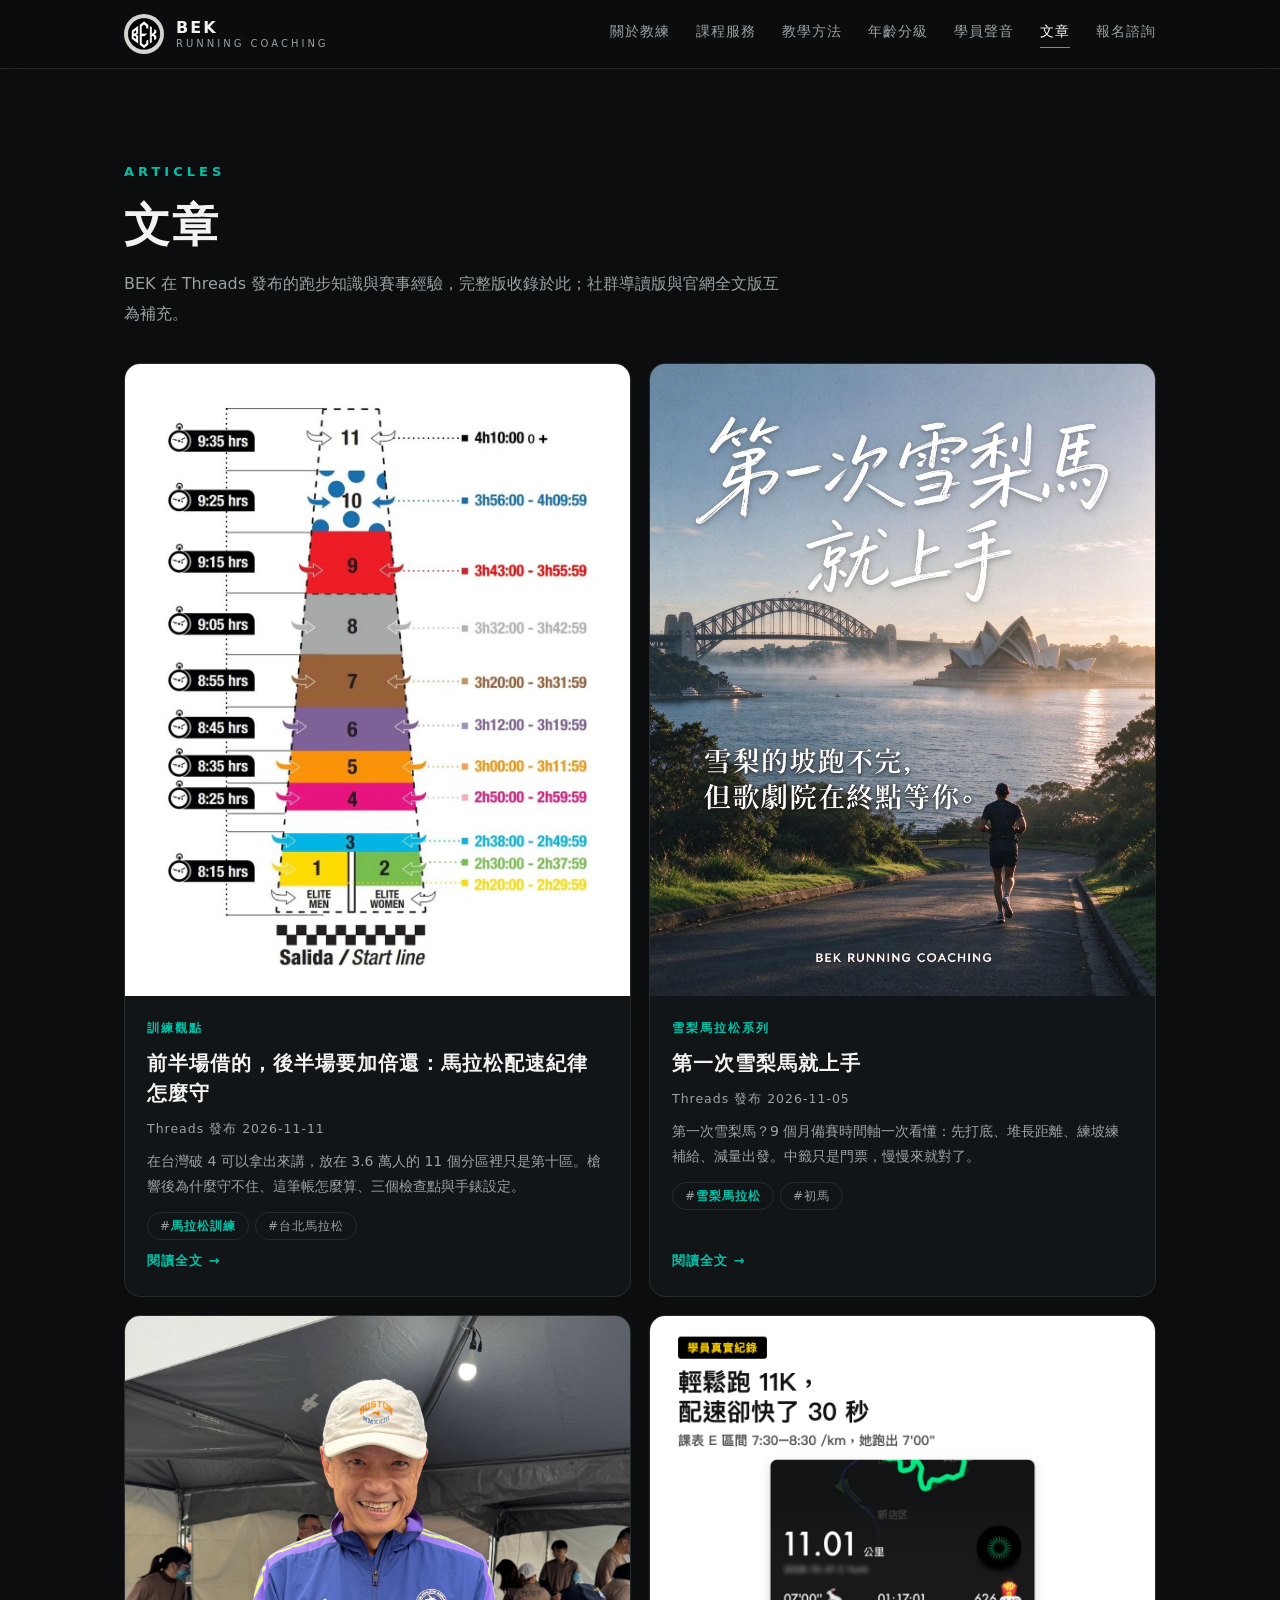
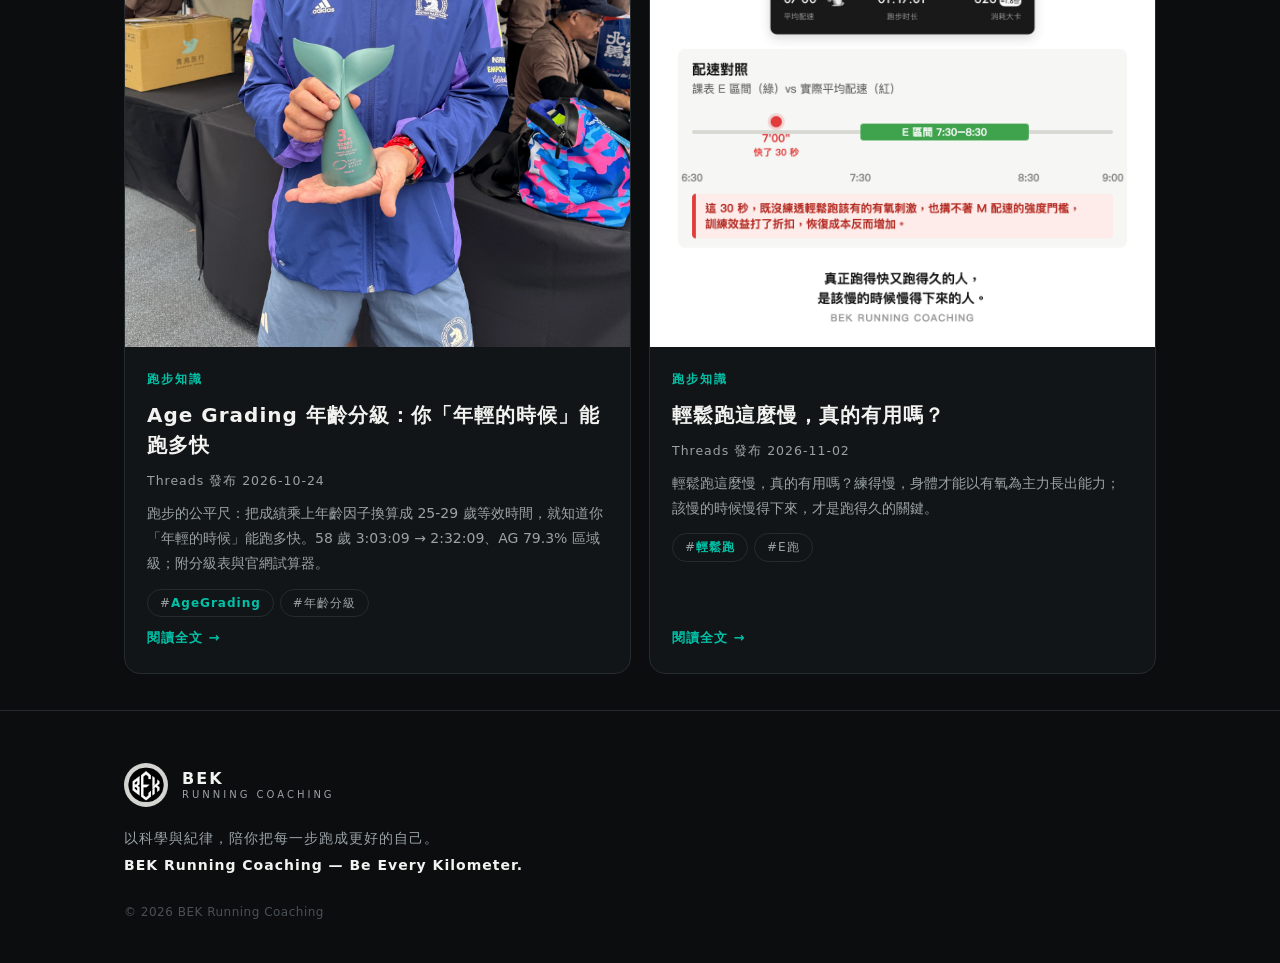
==== articles/index.html @ b42f29e1 "官網更新 2026-11-12 13:34" ====
<!DOCTYPE html>
<html lang="zh-Hant">
<head>
<meta charset="UTF-8">
<meta name="viewport" content="width=device-width, initial-scale=1">
<link rel="canonical" href="https://bekrunning.tw/articles/">
<title>文章｜BEK Running Coaching</title>
<meta name="description" content="BEK Running Coaching 文章專區：收錄 BEK 於 Threads 發布文章的完整版，包含跑步訓練知識、科學化觀點與賽事經驗。">
<meta property="og:title" content="文章｜BEK Running Coaching">
<meta property="og:description" content="收錄 BEK 於 Threads 發布文章的完整版，包含跑步訓練知識、科學化觀點與賽事經驗。">
<meta property="og:type" content="website">
<meta property="og:image" content="https://bekrunning.tw/assets/bek_logo.png">
<link rel="stylesheet" href="../assets/articles.css">
</head>
<body>

<header>
  <div class="wrap nav">
    <div class="brand">
      <a href="../index.html"><img src="../assets/bek_logo.png" alt="BEK 品牌標誌"></a>
      <a href="../index.html" class="brand-name">BEK<small>RUNNING COACHING</small></a>
    </div>
    <nav class="nav-links">
      <a href="../index.html#coach">關於教練</a>
      <a href="../index.html#courses">課程服務</a>
      <a href="../index.html#method">教學方法</a>
      <a href="../index.html#agegrade">年齡分級</a>
      <a href="../index.html#voice">學員聲音</a>
      <a href="index.html" class="on">文章</a>
      <a href="../index.html#contact">報名諮詢</a>
    </nav>
    <button class="nav-toggle" id="navToggle" aria-label="開啟選單" aria-expanded="false"><span></span><span></span><span></span></button>
  </div>
</header>

<section class="list-head">
  <div class="wrap">
    <div class="kicker">Articles</div>
    <h1>文章</h1>
    <p class="sub">BEK 在 Threads 發布的跑步知識與賽事經驗，完整版收錄於此；社群導讀版與官網全文版互為補充。</p>
    <div class="article-grid">

      <article class="article-card">
        <div class="thumb"><img src="../assets/articles/valencia-corrals.png" alt="瓦倫西亞馬拉松起跑分區表"></div>
        <div class="body">
          <div class="series">訓練觀點</div>
          <h3><a href="marathon-pace-discipline/">前半場借的，後半場要加倍還：馬拉松配速紀律怎麼守</a></h3>
          <div class="meta">Threads 發布 2026-11-11</div>
          <div class="summary">在台灣破 4 可以拿出來講，放在 3.6 萬人的 11 個分區裡只是第十區。槍響後為什麼守不住、這筆帳怎麼算、三個檢查點與手錶設定。</div>
          <div class="tags"><span class="tag">#<b>馬拉松訓練</b></span><span class="tag">#台北馬拉松</span></div>
          <a class="more" href="marathon-pace-discipline/">閱讀全文 →</a>
        </div>
      </article>

      <article class="article-card">
        <div class="thumb"><img src="../assets/articles/sydney-first-timer.jpg" alt="第一次雪梨馬就上手"></div>
        <div class="body">
          <div class="series">雪梨馬拉松系列</div>
          <h3><a href="sydney-marathon-first-timer/">第一次雪梨馬就上手</a></h3>
          <div class="meta">Threads 發布 2026-11-05</div>
          <div class="summary">第一次雪梨馬？9 個月備賽時間軸一次看懂：先打底、堆長距離、練坡練補給、減量出發。中籤只是門票，慢慢來就對了。</div>
          <div class="tags"><span class="tag">#<b>雪梨馬拉松</b></span><span class="tag">#初馬</span></div>
          <a class="more" href="sydney-marathon-first-timer/">閱讀全文 →</a>
        </div>
      </article>

      <article class="article-card">
        <div class="thumb"><img src="../assets/articles/age-grading-taipei-marathon.jpg" alt="教練 2025 台北馬拉松 60 歲組第 3 名"></div>
        <div class="body">
          <div class="series">跑步知識</div>
          <h3><a href="age-grading-calculator/">Age Grading 年齡分級：你「年輕的時候」能跑多快</a></h3>
          <div class="meta">Threads 發布 2026-10-24</div>
          <div class="summary">跑步的公平尺：把成績乘上年齡因子換算成 25-29 歲等效時間，就知道你「年輕的時候」能跑多快。58 歲 3:03:09 → 2:32:09、AG 79.3% 區域級；附分級表與官網試算器。</div>
          <div class="tags"><span class="tag">#<b>AgeGrading</b></span><span class="tag">#年齡分級</span></div>
          <a class="more" href="age-grading-calculator/">閱讀全文 →</a>
        </div>
      </article>

      <article class="article-card">
        <div class="thumb"><img src="../assets/articles/easy-run-card.png" alt="輕鬆跑對照卡"></div>
        <div class="body">
          <div class="series">跑步知識</div>
          <h3><a href="easy-run-benefits/">輕鬆跑這麼慢，真的有用嗎？</a></h3>
          <div class="meta">Threads 發布 2026-11-02</div>
          <div class="summary">輕鬆跑這麼慢，真的有用嗎？練得慢，身體才能以有氧為主力長出能力；該慢的時候慢得下來，才是跑得久的關鍵。</div>
          <div class="tags"><span class="tag">#<b>輕鬆跑</b></span><span class="tag">#E跑</span></div>
          <a class="more" href="easy-run-benefits/">閱讀全文 →</a>
        </div>
      </article>

    </div>
  </div>
</section>

<footer>
  <div class="wrap">
    <div class="footer-brand">
      <img src="../assets/bek_logo.png" alt="BEK 品牌標誌">
      <div class="name">BEK<small>RUNNING COACHING</small></div>
    </div>
    <p class="slogan">以科學與紀律，陪你把每一步跑成更好的自己。<br><b>BEK Running Coaching — Be Every Kilometer.</b></p>
    <p class="copy">© 2026 BEK Running Coaching</p>
  </div>
</footer>

<script>
  var t=document.getElementById('navToggle'),n=document.querySelector('.nav');
  t.addEventListener('click',function(){n.classList.toggle('open');t.setAttribute('aria-expanded',n.classList.contains('open'));});
</script>
</body>
</html>
---- assets/articles.css ----
/* BEK Running Coaching — 文章專區共用樣式 v1.0（2026-11-04 CIS 專員建置）
   品牌色：黑底 #0b0d0e／綠 accent #00c2a8／金 #d4af37／BEK 品牌字體 */
:root{
  --bg:#0b0d0e; --bg2:#121517; --line:#262b2e; --tx:#f2f2f0; --tx2:#9aa2a6;
  --green:#00c2a8; --gold:#d4af37;
}
*{margin:0;padding:0;box-sizing:border-box}
html{scroll-behavior:smooth}
body{background:var(--bg);color:var(--tx);font-family:"PingFang TC","Noto Sans TC","Microsoft JhengHei",system-ui,-apple-system,"Helvetica Neue",sans-serif;line-height:1.7;-webkit-font-smoothing:antialiased}
a{color:inherit;text-decoration:none}
img{max-width:100%;display:block}
.wrap{max-width:1080px;margin:0 auto;padding:0 24px}
section{padding:72px 0}
.kicker{font-size:13px;letter-spacing:4px;color:var(--green);text-transform:uppercase;margin-bottom:14px;font-weight:700}
h1{font-size:clamp(30px,5vw,46px);font-weight:900;letter-spacing:2px;line-height:1.25;margin-bottom:14px}
h2{font-size:clamp(22px,3.5vw,30px);font-weight:800;letter-spacing:1px;margin:0 0 12px}
.sub{color:var(--tx2);font-size:16px;max-width:660px;line-height:1.9}

/* ── header ── */
header{position:sticky;top:0;z-index:50;background:rgba(11,13,14,.92);backdrop-filter:blur(8px);-webkit-backdrop-filter:blur(8px);border-bottom:1px solid var(--line)}
.nav{display:flex;align-items:center;justify-content:space-between;height:68px;position:relative}
.brand{display:flex;align-items:center;gap:12px}
.brand img{width:40px;height:40px;border-radius:50%}
.brand-name{font-weight:800;letter-spacing:2px;font-size:16px;line-height:1.2}
.brand-name small{display:block;font-size:10px;letter-spacing:3px;color:var(--tx2);font-weight:500}
.nav-links{display:none;gap:26px;font-size:14px;letter-spacing:1px;color:var(--tx2)}
.nav-links a:hover{color:#fff}
.nav-links a.on{color:#fff;border-bottom:1px solid var(--green);padding-bottom:3px}
.nav-toggle{display:flex;flex-direction:column;gap:5px;background:none;border:0;cursor:pointer;padding:8px}
.nav-toggle span{width:22px;height:2px;background:var(--tx);display:block}
@media(min-width:768px){
  .nav-links{display:flex}
  .nav-toggle{display:none}
}
@media(max-width:767px){
  .nav-links{position:absolute;top:68px;left:0;right:0;flex-direction:column;gap:0;background:rgba(11,13,14,.97);border-bottom:1px solid var(--line);padding:6px 18px 12px;max-height:0;overflow:hidden;transition:max-height .3s ease;display:flex}
  .nav.open .nav-links{max-height:480px}
  .nav-links a{padding:13px 4px;border-bottom:1px solid var(--line);font-size:17px;letter-spacing:1px}
  .nav-links a:last-child{border-bottom:0}
  .nav-links a.on{border-bottom:1px solid var(--line)}
}

/* ── 文章列表頁 ── */
.list-head{padding:92px 0 36px}
.article-grid{display:grid;grid-template-columns:1fr;gap:18px;margin-top:34px}
@media(min-width:820px){.article-grid{grid-template-columns:1fr 1fr}}
.article-card{border:1px solid var(--line);border-radius:16px;overflow:hidden;background:var(--bg2);display:flex;flex-direction:column}
.article-card .thumb{aspect-ratio:4/5;overflow:hidden;background:var(--bg)}
.article-card .thumb img{width:100%;height:100%;object-fit:cover;transition:transform .4s ease}
.article-card:hover .thumb img{transform:scale(1.03)}
.article-card .thumb .ph{width:100%;height:100%;display:flex;align-items:center;justify-content:center;color:#4a5156;font-size:13px;letter-spacing:1px;background:linear-gradient(180deg,var(--bg2),var(--bg))}
.article-card .body{padding:22px 22px 24px;display:flex;flex-direction:column;gap:10px;flex:1}
.series{font-size:12px;letter-spacing:2px;color:var(--green);font-weight:700}
.article-card h3{font-size:20px;font-weight:800;letter-spacing:1px;line-height:1.5}
.article-card h3 a:hover{color:var(--green)}
.article-card .meta{font-size:12.5px;color:var(--tx2);letter-spacing:1px}
.article-card .meta .soon{color:var(--gold);border:1px solid var(--gold);border-radius:999px;padding:1px 10px;margin-left:6px;font-size:11px;letter-spacing:1px}
.article-card .summary{font-size:14px;color:var(--tx2);line-height:1.8}
.article-card .summary.ph{color:#5b6368;border:1px dashed #3a4043;border-radius:8px;padding:9px 13px;font-size:12.5px;letter-spacing:.5px}
.tags{display:flex;flex-wrap:wrap;gap:6px;margin-top:2px}
.tag{font-size:12px;letter-spacing:1px;color:var(--tx2);border:1px solid var(--line);border-radius:999px;padding:3px 12px}
.tag b{color:var(--green)}
.more{margin-top:auto;font-size:13px;color:var(--green);letter-spacing:1px;font-weight:700}
.article-card:hover .more{color:var(--gold)}

/* ── 單篇文章頁 ── */
.article-hero{padding:88px 0 28px}
.article-meta{display:flex;flex-wrap:wrap;align-items:center;gap:8px 18px;font-size:13px;color:var(--tx2);letter-spacing:1px;margin:6px 0 4px}
.article-hero .thumb{border:1px solid var(--line);border-radius:16px;overflow:hidden;margin-top:26px}
.article-hero .thumb.ph{height:320px;display:flex;align-items:center;justify-content:center;color:#4a5156;font-size:13px;letter-spacing:1px;background:linear-gradient(180deg,var(--bg2),var(--bg))}
.prose{max-width:760px;margin:0 auto;padding:16px 0 8px}
.prose p{color:var(--tx);font-size:17px;line-height:2;margin-bottom:18px}
.prose h2{margin-top:36px}
.prose .placeholder-body{border:1px dashed #3a4043;border-radius:14px;padding:26px 24px;color:#5b6368;font-size:14px;line-height:1.9;letter-spacing:.5px;margin:0 0 22px}
.pullquote{border-left:3px solid var(--gold);padding:6px 0 6px 22px;margin:28px 0;color:#fff;font-size:19px;font-weight:700;letter-spacing:1px;line-height:1.9}
.pullquote .src{display:block;font-size:12px;color:var(--tx2);font-weight:500;letter-spacing:2px;margin-top:10px}
.threads-box{margin:38px 0 0;border:1px solid var(--line);border-radius:14px;padding:20px 22px;background:var(--bg2);display:flex;flex-wrap:wrap;align-items:center;gap:12px;justify-content:space-between}
.threads-box .tt{font-size:14px;color:var(--tx);letter-spacing:1px}
.threads-box .tt small{display:block;color:var(--tx2);font-size:12px;margin-top:2px;letter-spacing:.5px}
.threads-link{font-size:13px;color:var(--green);letter-spacing:1px;border:1px solid var(--green);border-radius:999px;padding:9px 20px;font-weight:700}
.threads-link:hover{background:var(--green);color:#0b0d0e}
.threads-link.ph{color:var(--tx2);border-color:var(--line);cursor:default;opacity:.8;font-weight:500}
.related{margin-top:40px;border-top:1px solid var(--line);padding-top:28px}
.related h3{font-size:14px;letter-spacing:2px;color:var(--tx2);margin-bottom:16px}
.related-list{display:grid;grid-template-columns:1fr;gap:12px}
@media(min-width:640px){.related-list{grid-template-columns:1fr 1fr}}
.related-card{border:1px solid var(--line);border-radius:12px;padding:16px 18px;background:var(--bg);display:block}
.related-card b{font-size:15px;letter-spacing:1px;display:block;margin-bottom:5px;line-height:1.5}
.related-card span{font-size:12px;color:var(--tx2);letter-spacing:1px}
.related-card:hover{border-color:var(--green)}
.related-card:hover b{color:var(--green)}
.back{display:inline-block;margin:42px 0 0;font-size:13px;letter-spacing:2px;color:var(--tx2)}
.back:hover{color:var(--green)}

/* ── footer ── */
footer{border-top:1px solid var(--line);padding:52px 0 40px}
.footer-brand{display:flex;align-items:center;gap:14px;margin-bottom:18px}
.footer-brand img{width:44px;height:44px;border-radius:50%}
.footer-brand .name{font-weight:800;letter-spacing:2px;line-height:1.2}
.footer-brand .name small{display:block;font-size:10px;letter-spacing:3px;color:var(--tx2);font-weight:500}
footer .slogan{color:var(--tx2);font-size:14px;letter-spacing:1px;line-height:1.9}
footer .slogan b{color:var(--tx)}
footer .copy{margin-top:24px;font-size:12px;color:#4a5156;letter-spacing:.5px}

/* ── 行動版微調 ── */
@media(max-width:767px){
  body{font-size:18px;line-height:1.8}
  .wrap{padding:0 18px}
  section{padding:56px 0}
  .kicker{font-size:13px;letter-spacing:3px;margin-bottom:10px}
  h1{font-size:34px}
  .sub{font-size:17px;line-height:1.9}
  .article-card h3{font-size:19px}
  .article-hero{padding:64px 0 18px}
  .article-hero .thumb.ph{height:220px}
  .prose p{font-size:17px;line-height:2}
  .pullquote{font-size:17px}
  footer{padding:44px 0 32px}
  footer .slogan{font-size:15px}
  footer .copy{font-size:13px}
}
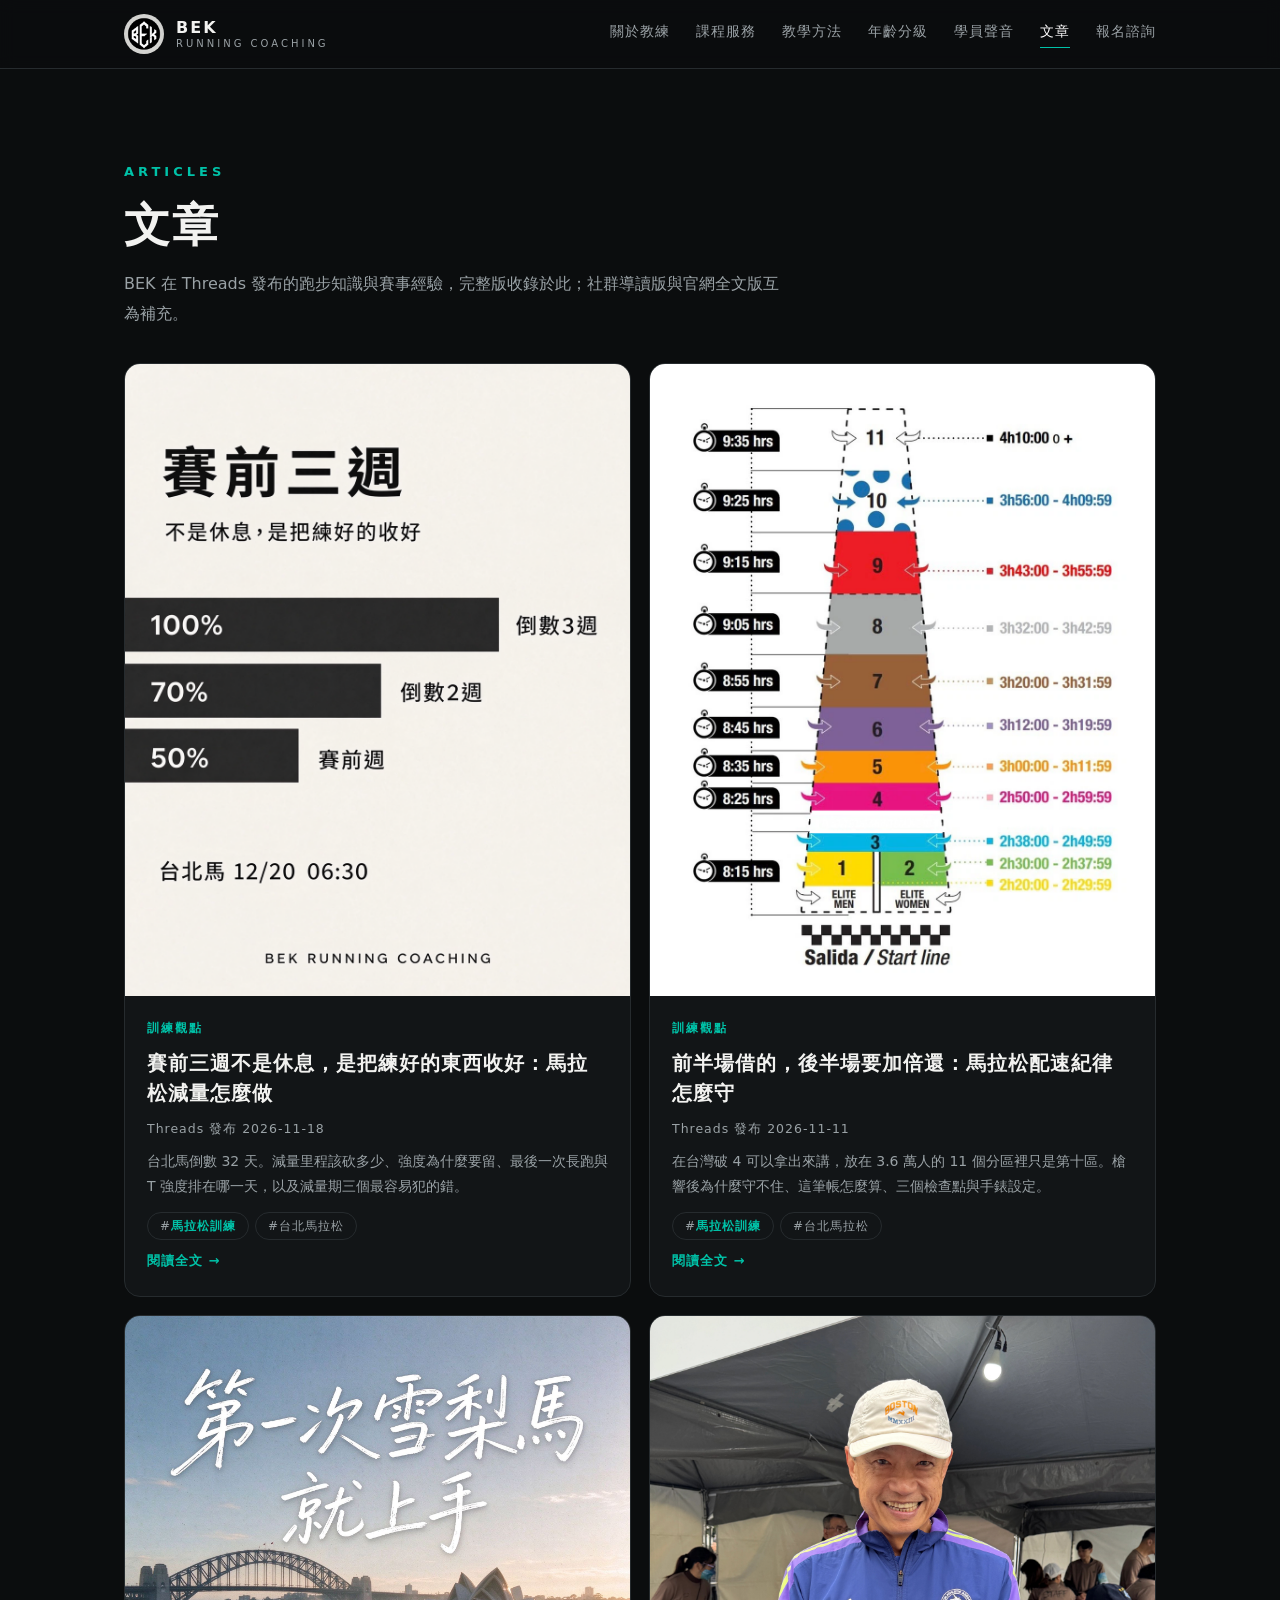
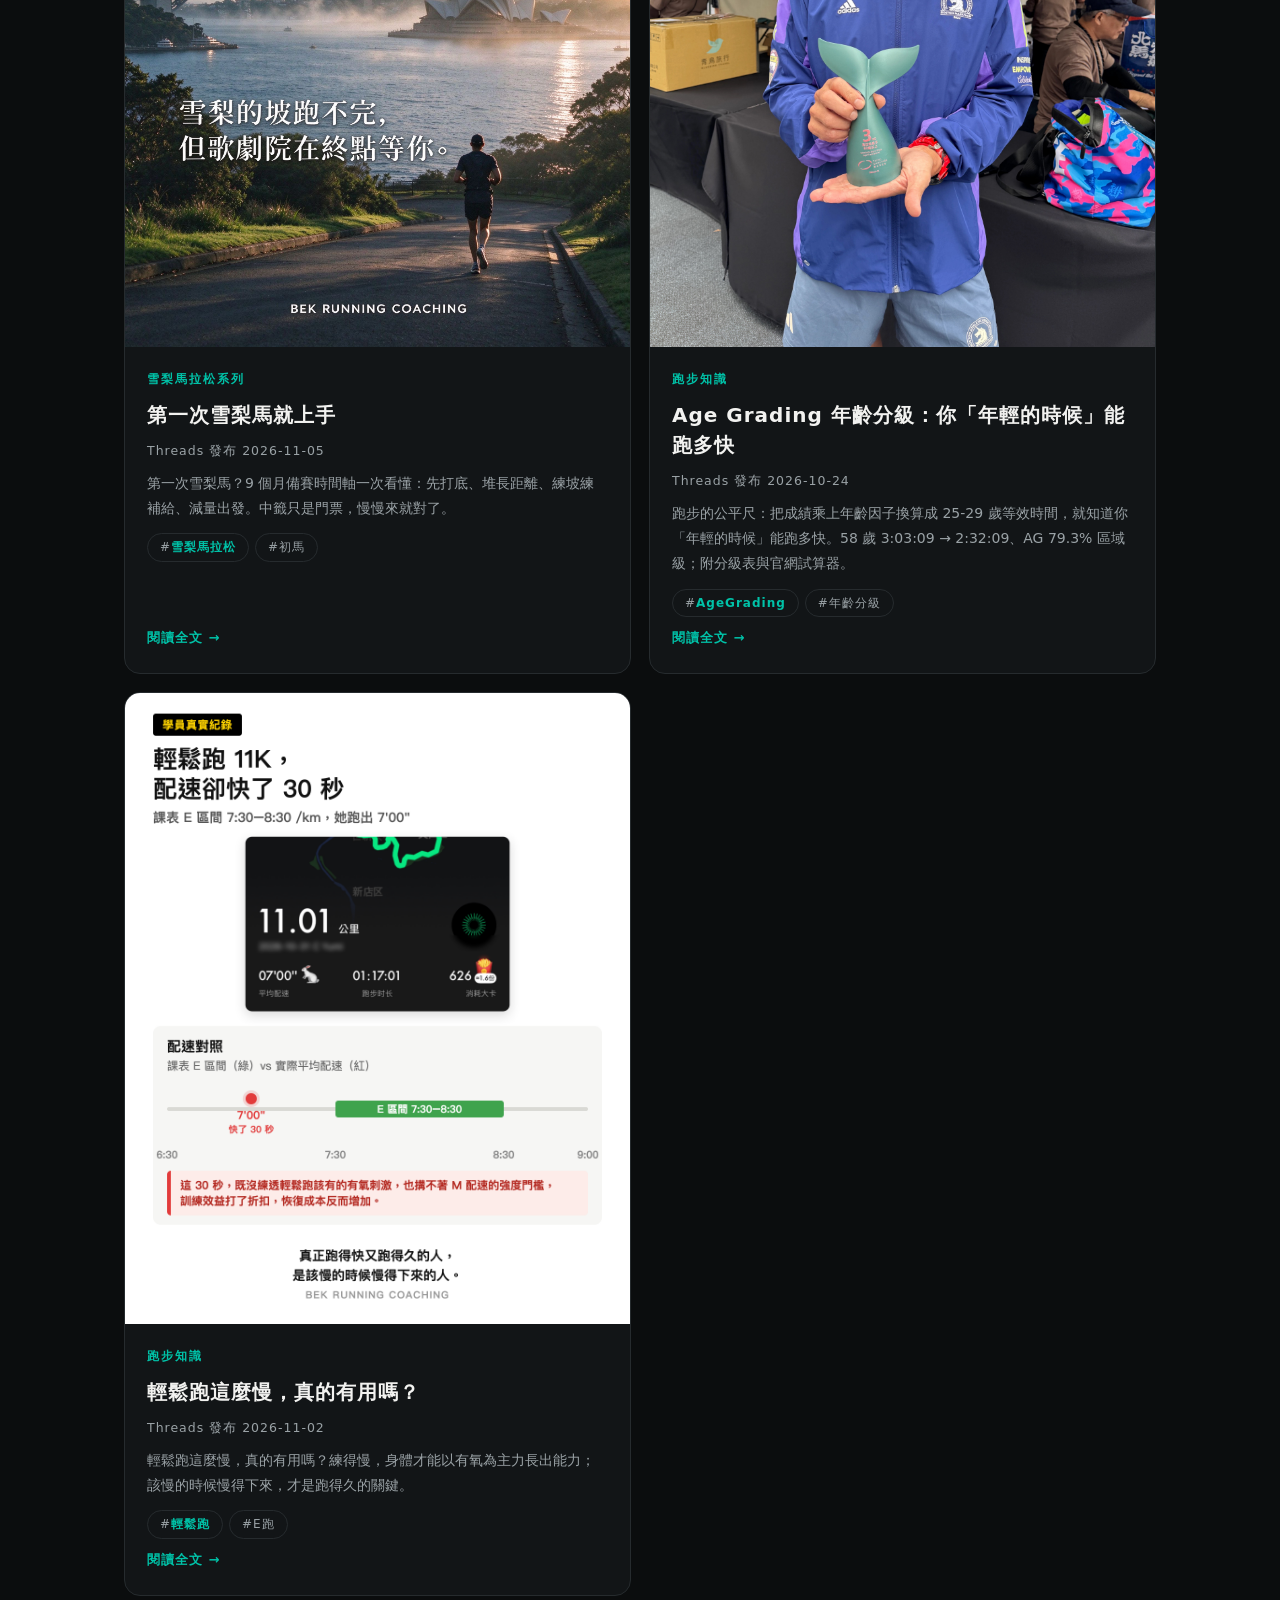
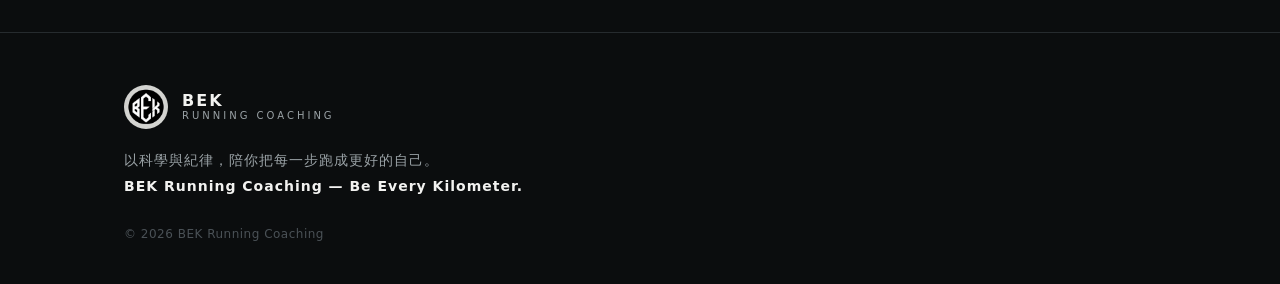
==== commit 03860f41: "官網更新 2026-11-18 13:56" ====
--- a/articles/index.html
+++ b/articles/index.html
@@ -11,6 +11,14 @@
 <meta property="og:type" content="website">
 <meta property="og:image" content="https://bekrunning.tw/assets/bek_logo.png">
 <link rel="stylesheet" href="../assets/articles.css">
+<!-- Google Analytics 4 -->
+<script async src="https://www.googletagmanager.com/gtag/js?id=G-4G0TJLPG4D"></script>
+<script>
+  window.dataLayer = window.dataLayer || [];
+  function gtag(){dataLayer.push(arguments);}
+  gtag('js', new Date());
+  gtag('config', 'G-4G0TJLPG4D');
+</script>
 </head>
 <body>
 
@@ -39,6 +47,18 @@
     <h1>文章</h1>
     <p class="sub">BEK 在 Threads 發布的跑步知識與賽事經驗，完整版收錄於此；社群導讀版與官網全文版互為補充。</p>
     <div class="article-grid">
+
+      <article class="article-card">
+        <div class="thumb"><img src="../assets/articles/marathon-taper-card.png" alt="賽前三週減量曲線卡"></div>
+        <div class="body">
+          <div class="series">訓練觀點</div>
+          <h3><a href="marathon-taper/">賽前三週不是休息，是把練好的東西收好：馬拉松減量怎麼做</a></h3>
+          <div class="meta">Threads 發布 2026-11-18</div>
+          <div class="summary">台北馬倒數 32 天。減量里程該砍多少、強度為什麼要留、最後一次長跑與 T 強度排在哪一天，以及減量期三個最容易犯的錯。</div>
+          <div class="tags"><span class="tag">#<b>馬拉松訓練</b></span><span class="tag">#台北馬拉松</span></div>
+          <a class="more" href="marathon-taper/">閱讀全文 →</a>
+        </div>
+      </article>
 
       <article class="article-card">
         <div class="thumb"><img src="../assets/articles/valencia-corrals.png" alt="瓦倫西亞馬拉松起跑分區表"></div>
@@ -107,5 +127,8 @@
   var t=document.getElementById('navToggle'),n=document.querySelector('.nav');
   t.addEventListener('click',function(){n.classList.toggle('open');t.setAttribute('aria-expanded',n.classList.contains('open'));});
 </script>
+<!-- Cloudflare Web Analytics -->
+<script type='module' src='https://static.cloudflareinsights.com/beacon.min.js' data-cf-beacon='{"token": "ca54834d8135421ea9c4edc3d8f59f64"}'></script>
+<!-- End Cloudflare Web Analytics -->
 </body>
 </html>
--- a/assets/articles.css
+++ b/assets/articles.css
@@ -66,6 +66,7 @@
 /* ── 單篇文章頁 ── */
 .article-hero{padding:88px 0 28px}
 .article-meta{display:flex;flex-wrap:wrap;align-items:center;gap:8px 18px;font-size:13px;color:var(--tx2);letter-spacing:1px;margin:6px 0 4px}
+.article-meta .byline{color:var(--tx);font-weight:700;letter-spacing:1.5px}
 .article-hero .thumb{border:1px solid var(--line);border-radius:16px;overflow:hidden;margin-top:26px}
 .article-hero .thumb.ph{height:320px;display:flex;align-items:center;justify-content:center;color:#4a5156;font-size:13px;letter-spacing:1px;background:linear-gradient(180deg,var(--bg2),var(--bg))}
 .prose{max-width:760px;margin:0 auto;padding:16px 0 8px}
@@ -92,6 +93,15 @@
 .back{display:inline-block;margin:42px 0 0;font-size:13px;letter-spacing:2px;color:var(--tx2)}
 .back:hover{color:var(--green)}
 
+/* ── 文章分享列 ── */
+.share-bar{display:flex;flex-wrap:wrap;align-items:center;gap:10px;margin:16px 0 0}
+.share-btn{display:inline-flex;align-items:center;gap:7px;border:1px solid var(--line);border-radius:999px;background:var(--bg2);color:var(--tx2);font-size:13px;letter-spacing:1px;font-weight:700;padding:8px 15px;cursor:pointer;font-family:inherit;transition:border-color .2s,color .2s,background .2s}
+.share-btn svg{flex-shrink:0}
+.share-btn:hover{border-color:var(--green);color:var(--green)}
+.share-line{color:#d7f3e2;border-color:rgba(0,185,0,.35)}
+.share-line:hover{background:#00b900;border-color:#00b900;color:#0b0d0e}
+.share-btn.copied{border-color:var(--green);color:var(--green)}
+
 /* ── footer ── */
 footer{border-top:1px solid var(--line);padding:52px 0 40px}
 .footer-brand{display:flex;align-items:center;gap:14px;margin-bottom:18px}
@@ -115,6 +125,8 @@
   .article-hero .thumb.ph{height:220px}
   .prose p{font-size:17px;line-height:2}
   .pullquote{font-size:17px}
+  .share-bar{gap:8px;margin-top:14px}
+  .share-btn{font-size:13px;padding:8px 13px}
   footer{padding:44px 0 32px}
   footer .slogan{font-size:15px}
   footer .copy{font-size:13px}
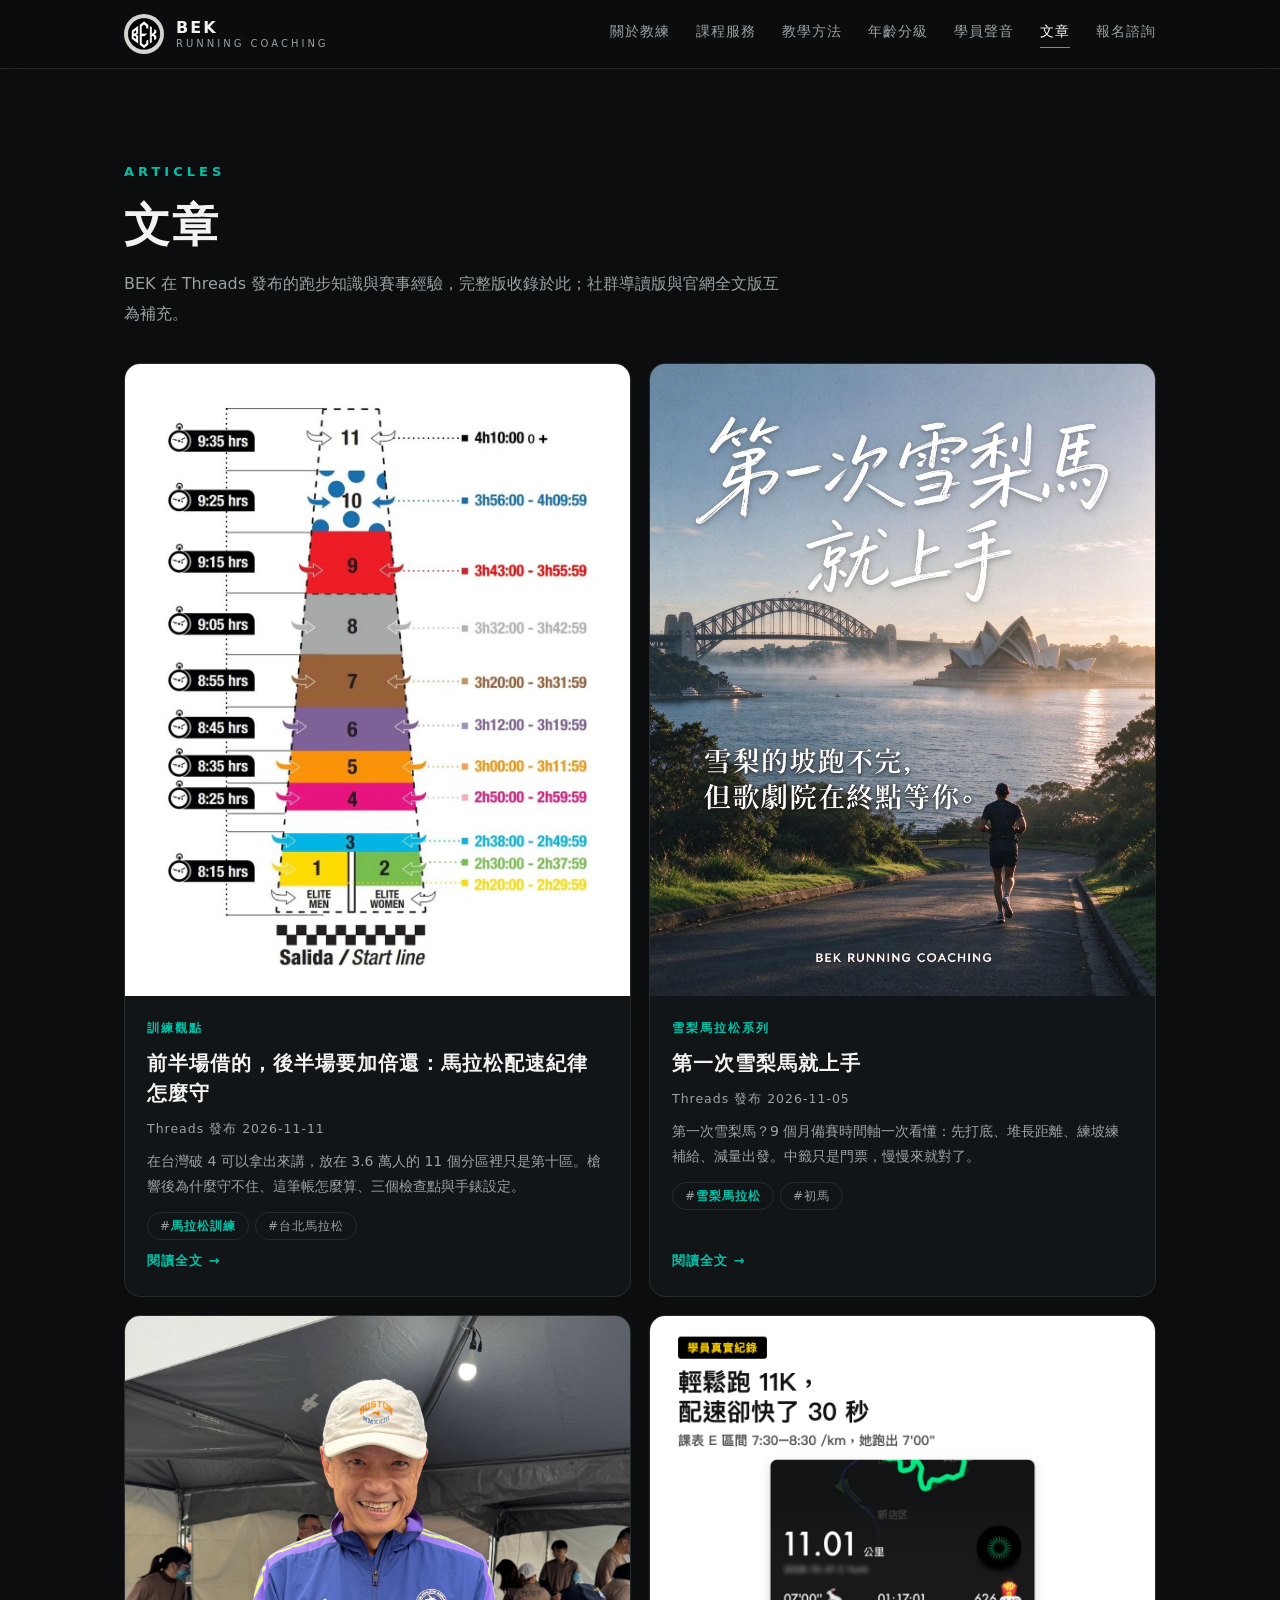
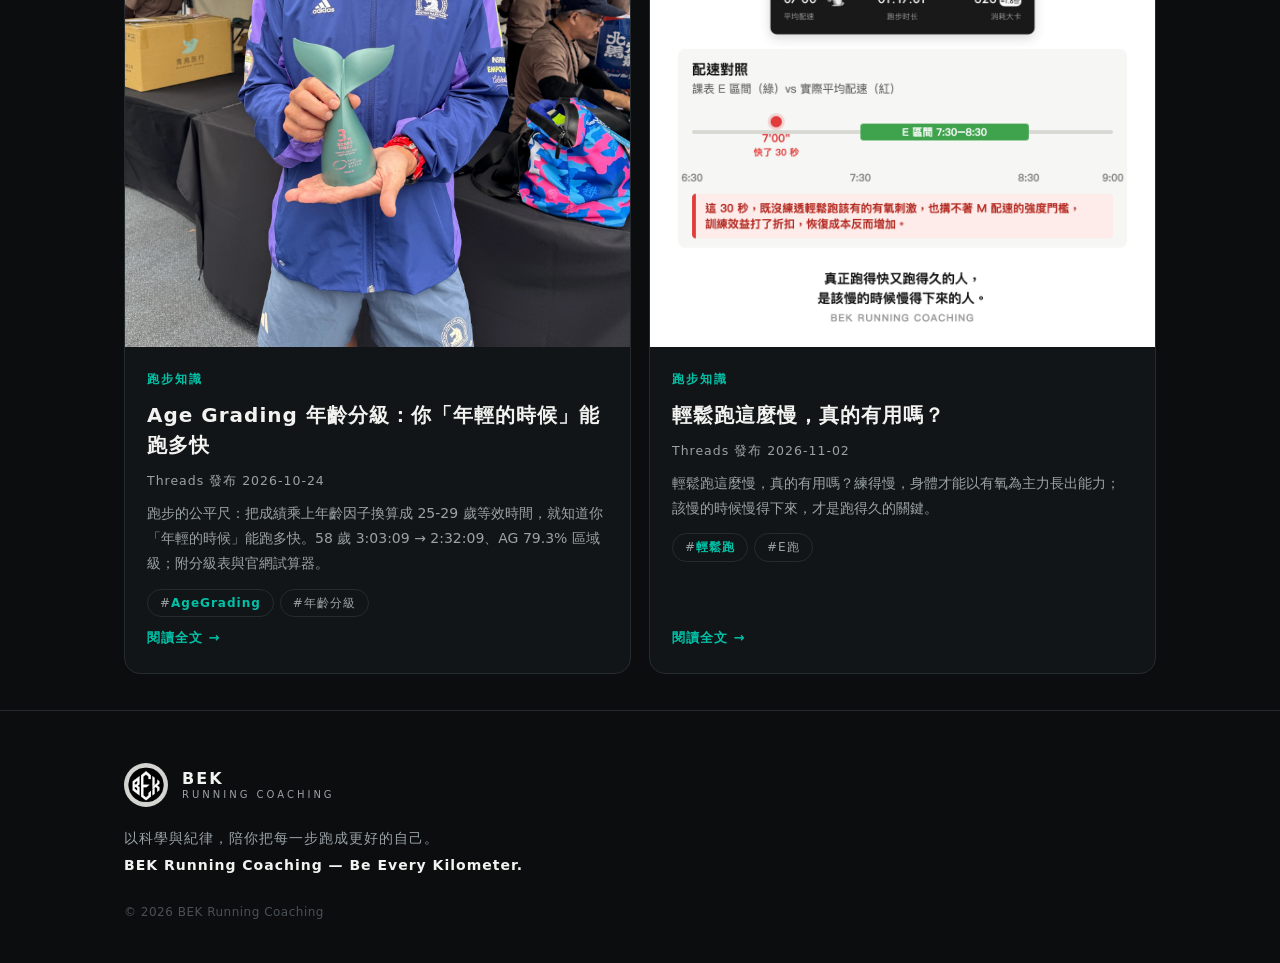
==== commit 76dd1299: "Revert "官網更新 2026-11-18 13:56" This reverts commit 03860f4122bff648c7fce6b115233582ebf07222." ====
--- a/articles/index.html
+++ b/articles/index.html
@@ -47,18 +47,6 @@
     <h1>文章</h1>
     <p class="sub">BEK 在 Threads 發布的跑步知識與賽事經驗，完整版收錄於此；社群導讀版與官網全文版互為補充。</p>
     <div class="article-grid">
-
-      <article class="article-card">
-        <div class="thumb"><img src="../assets/articles/marathon-taper-card.png" alt="賽前三週減量曲線卡"></div>
-        <div class="body">
-          <div class="series">訓練觀點</div>
-          <h3><a href="marathon-taper/">賽前三週不是休息，是把練好的東西收好：馬拉松減量怎麼做</a></h3>
-          <div class="meta">Threads 發布 2026-11-18</div>
-          <div class="summary">台北馬倒數 32 天。減量里程該砍多少、強度為什麼要留、最後一次長跑與 T 強度排在哪一天，以及減量期三個最容易犯的錯。</div>
-          <div class="tags"><span class="tag">#<b>馬拉松訓練</b></span><span class="tag">#台北馬拉松</span></div>
-          <a class="more" href="marathon-taper/">閱讀全文 →</a>
-        </div>
-      </article>
 
       <article class="article-card">
         <div class="thumb"><img src="../assets/articles/valencia-corrals.png" alt="瓦倫西亞馬拉松起跑分區表"></div>
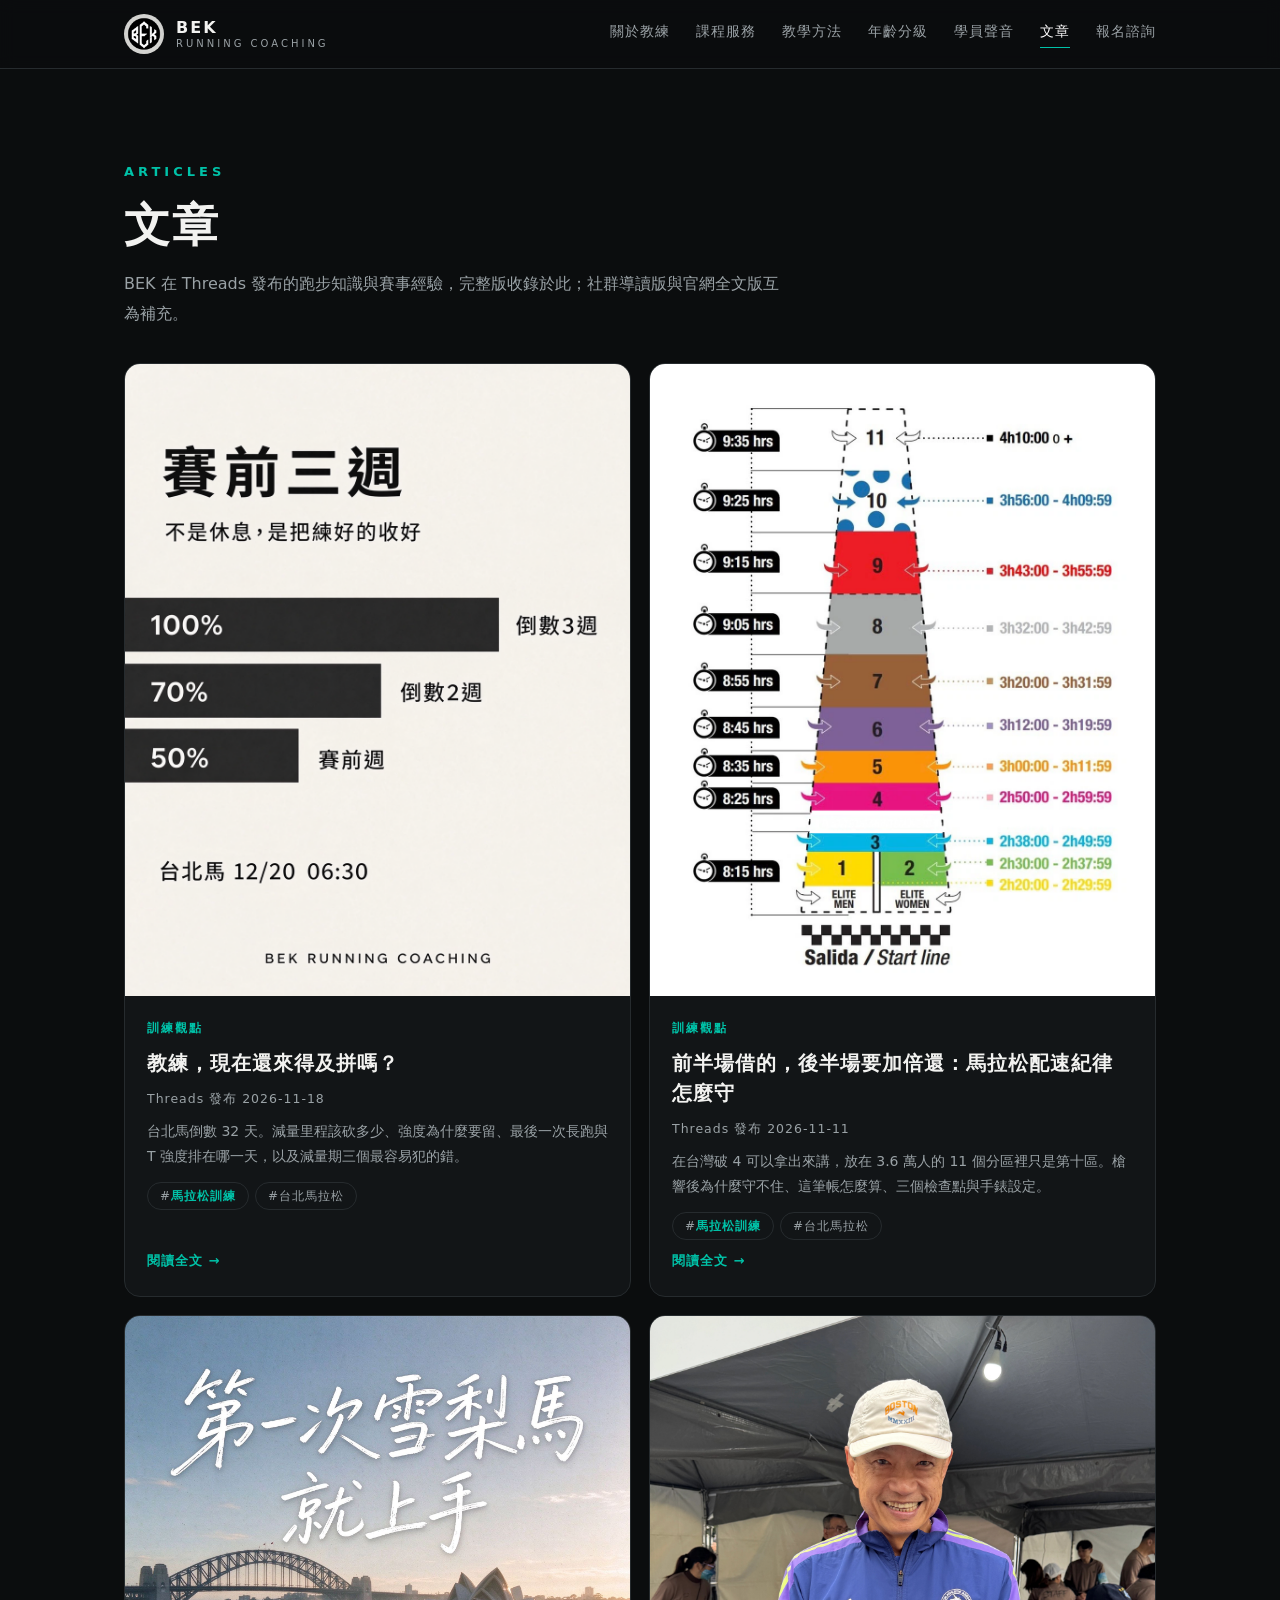
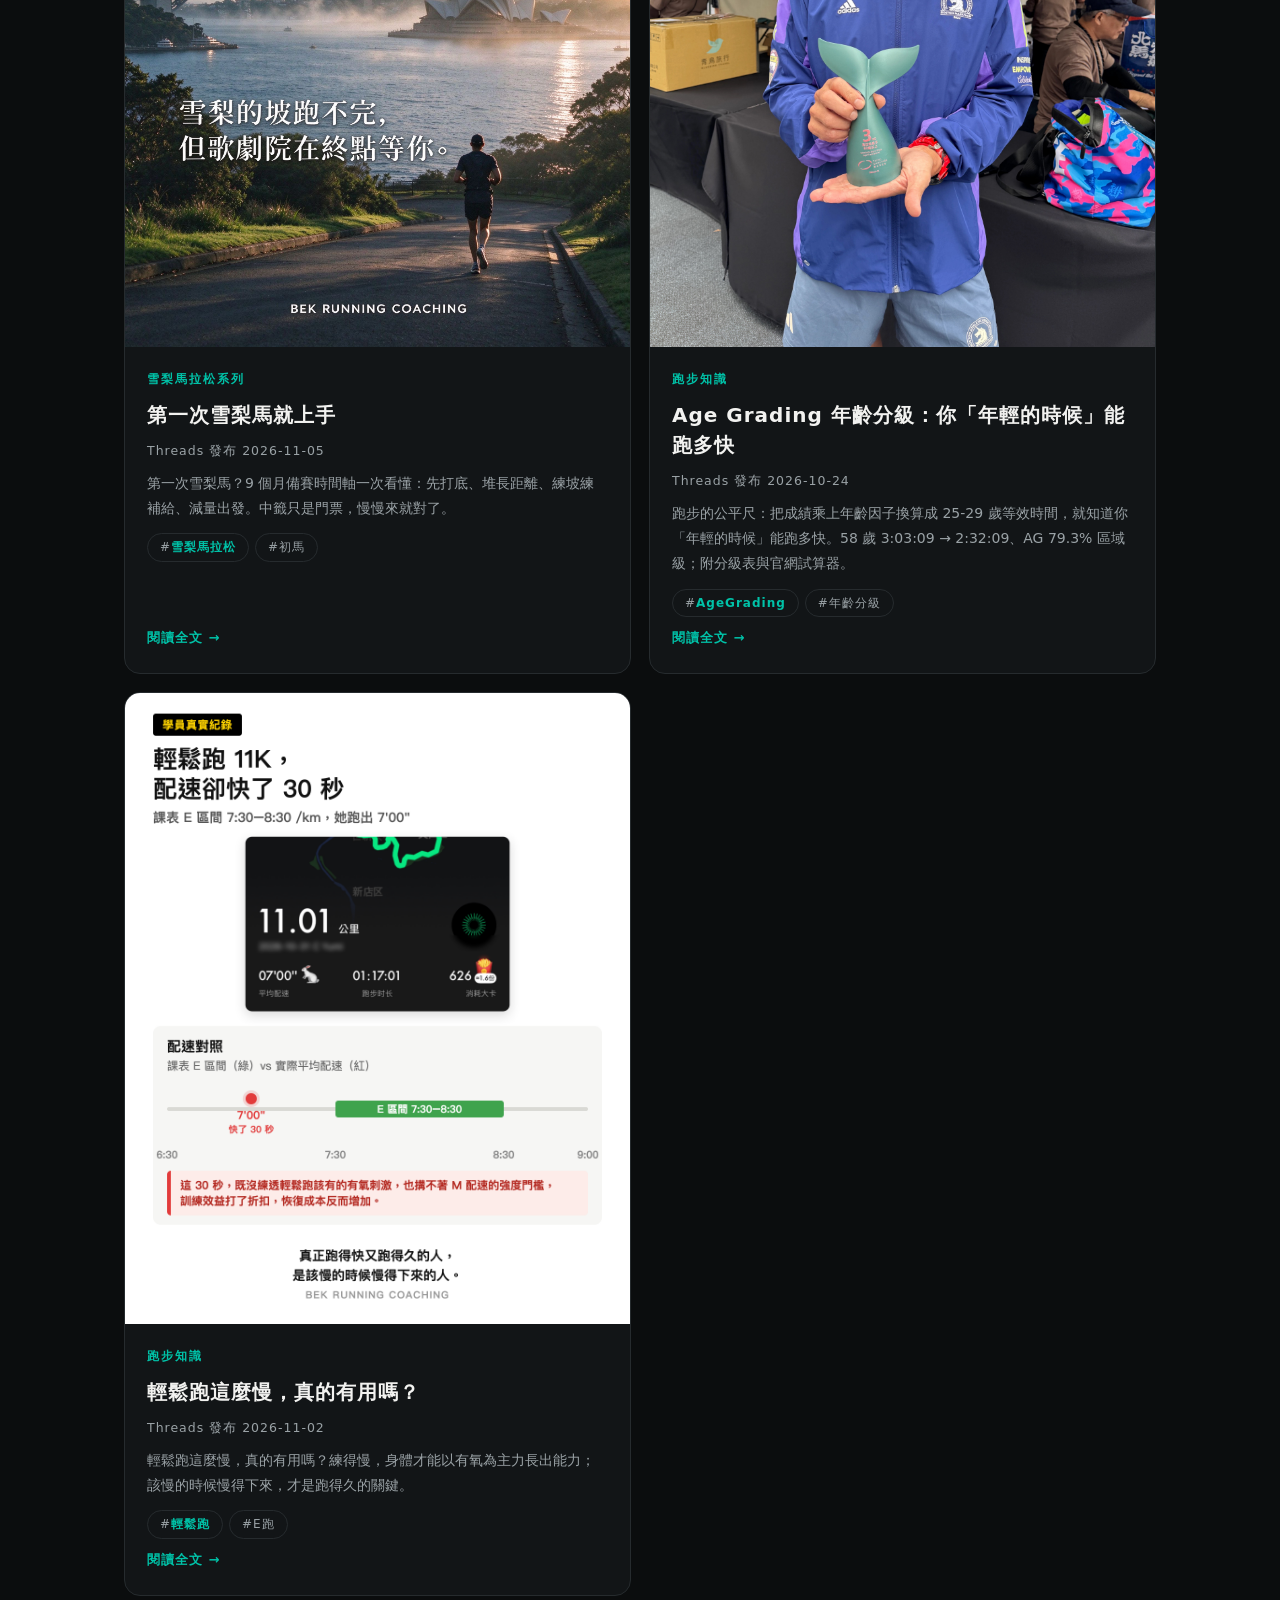
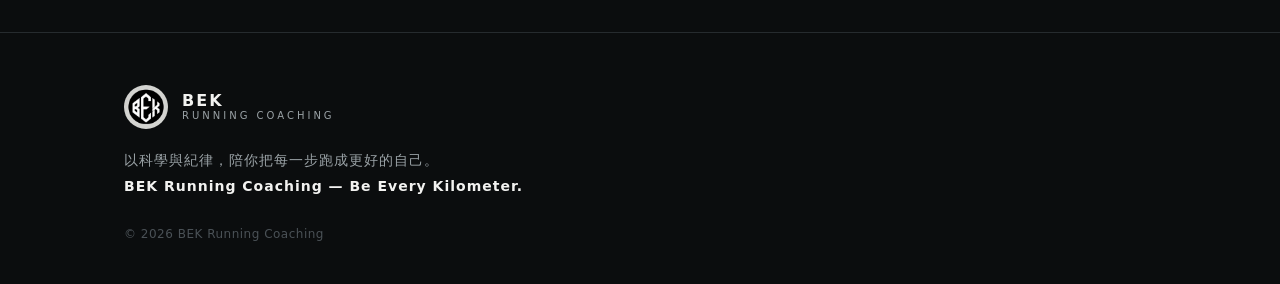
==== commit 0f37d40f: "官網更新 2026-11-18 17:23" ====
--- a/articles/index.html
+++ b/articles/index.html
@@ -47,6 +47,19 @@
     <h1>文章</h1>
     <p class="sub">BEK 在 Threads 發布的跑步知識與賽事經驗，完整版收錄於此；社群導讀版與官網全文版互為補充。</p>
     <div class="article-grid">
+
+      <article class="article-card">
+        <div class="thumb"><img src="../assets/articles/marathon-taper-card.png" alt="賽前三週減量曲線卡"></div>
+        <div class="body">
+          <div class="series">訓練觀點</div>
+          <h3><a href="marathon-taper/">教練，現在還來得及拼嗎？</a></h3>
+          <div class="meta">Threads 發布 2026-11-18</div>
+          <div class="summary">台北馬倒數 32 天。減量里程該砍多少、強度為什麼要留、最後一次長跑與 T 強度排在哪一天，以及減量期三個最容易犯的錯。</div>
+          <div class="tags"><span class="tag">#<b>馬拉松訓練</b></span><span class="tag">#台北馬拉松</span></div>
+          <a class="more" href="marathon-taper/">閱讀全文 →</a>
+        </div>
+      </article>
+
 
       <article class="article-card">
         <div class="thumb"><img src="../assets/articles/valencia-corrals.png" alt="瓦倫西亞馬拉松起跑分區表"></div>
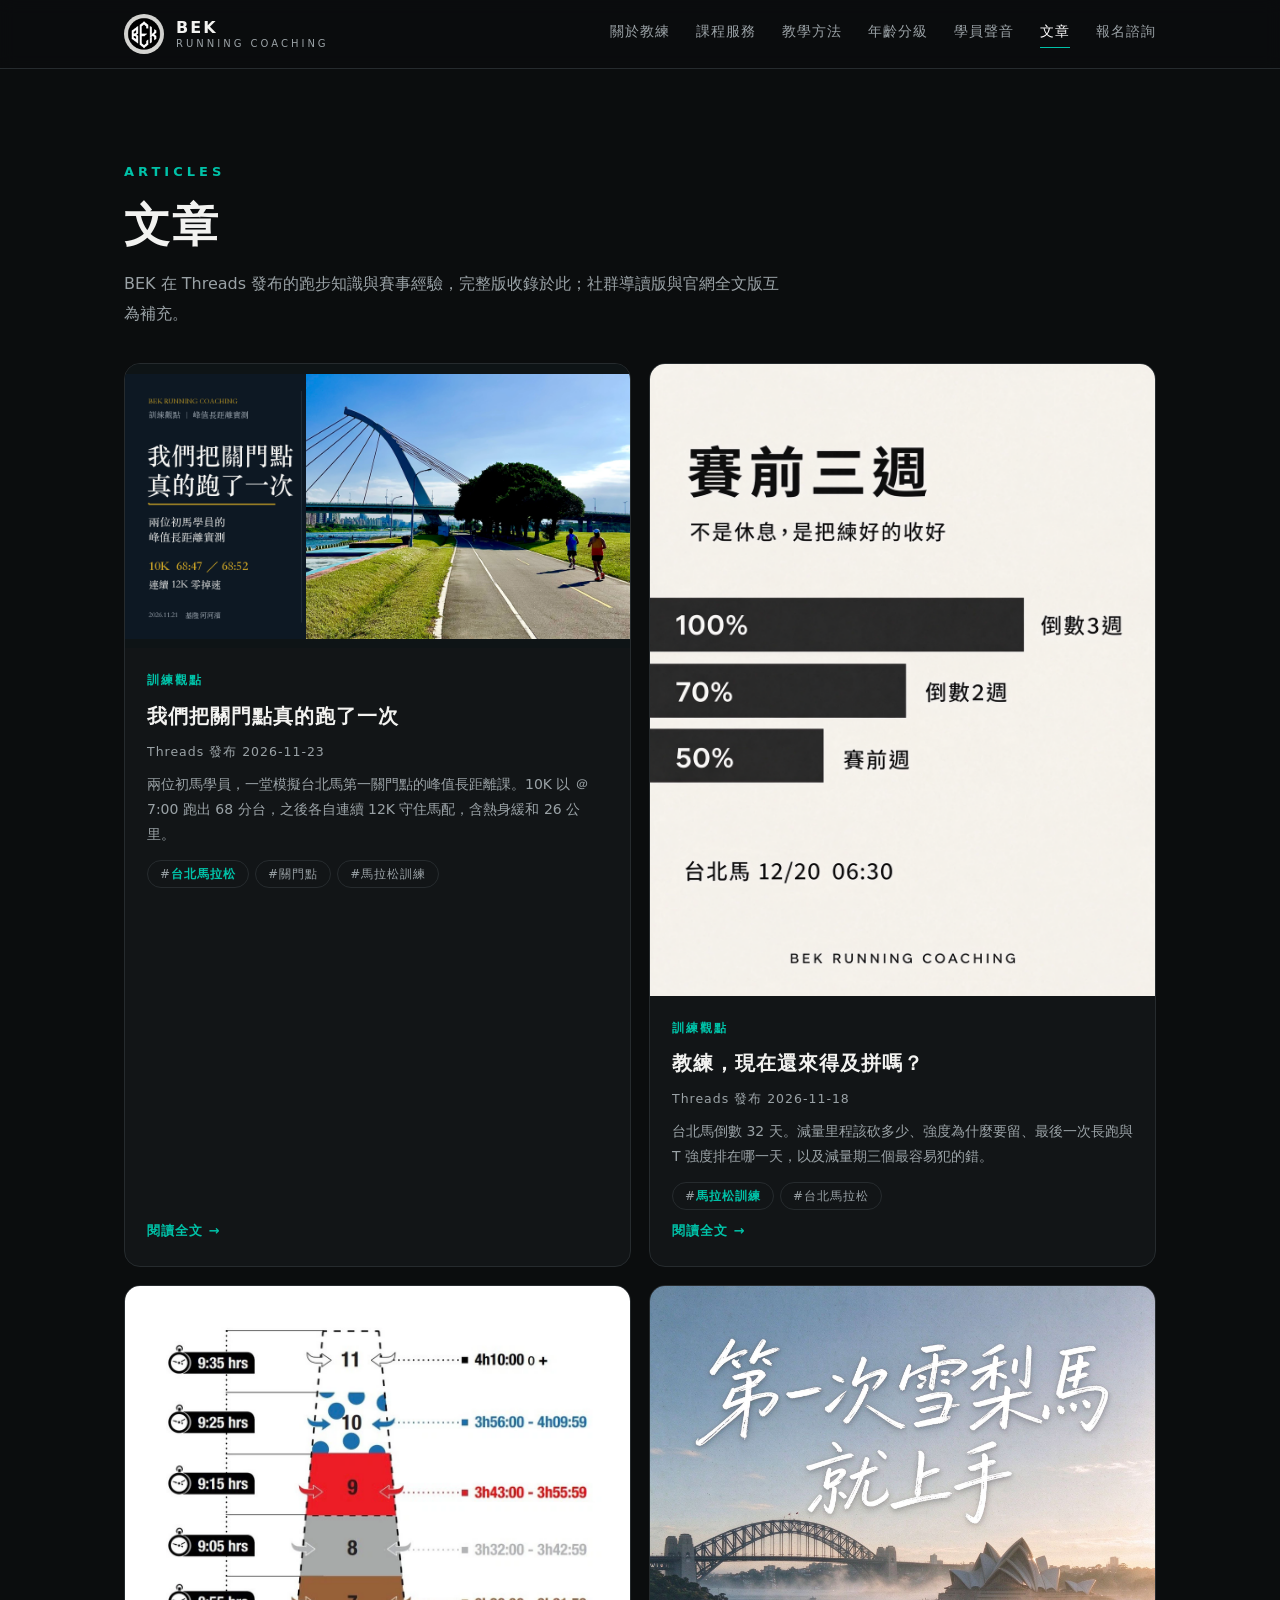
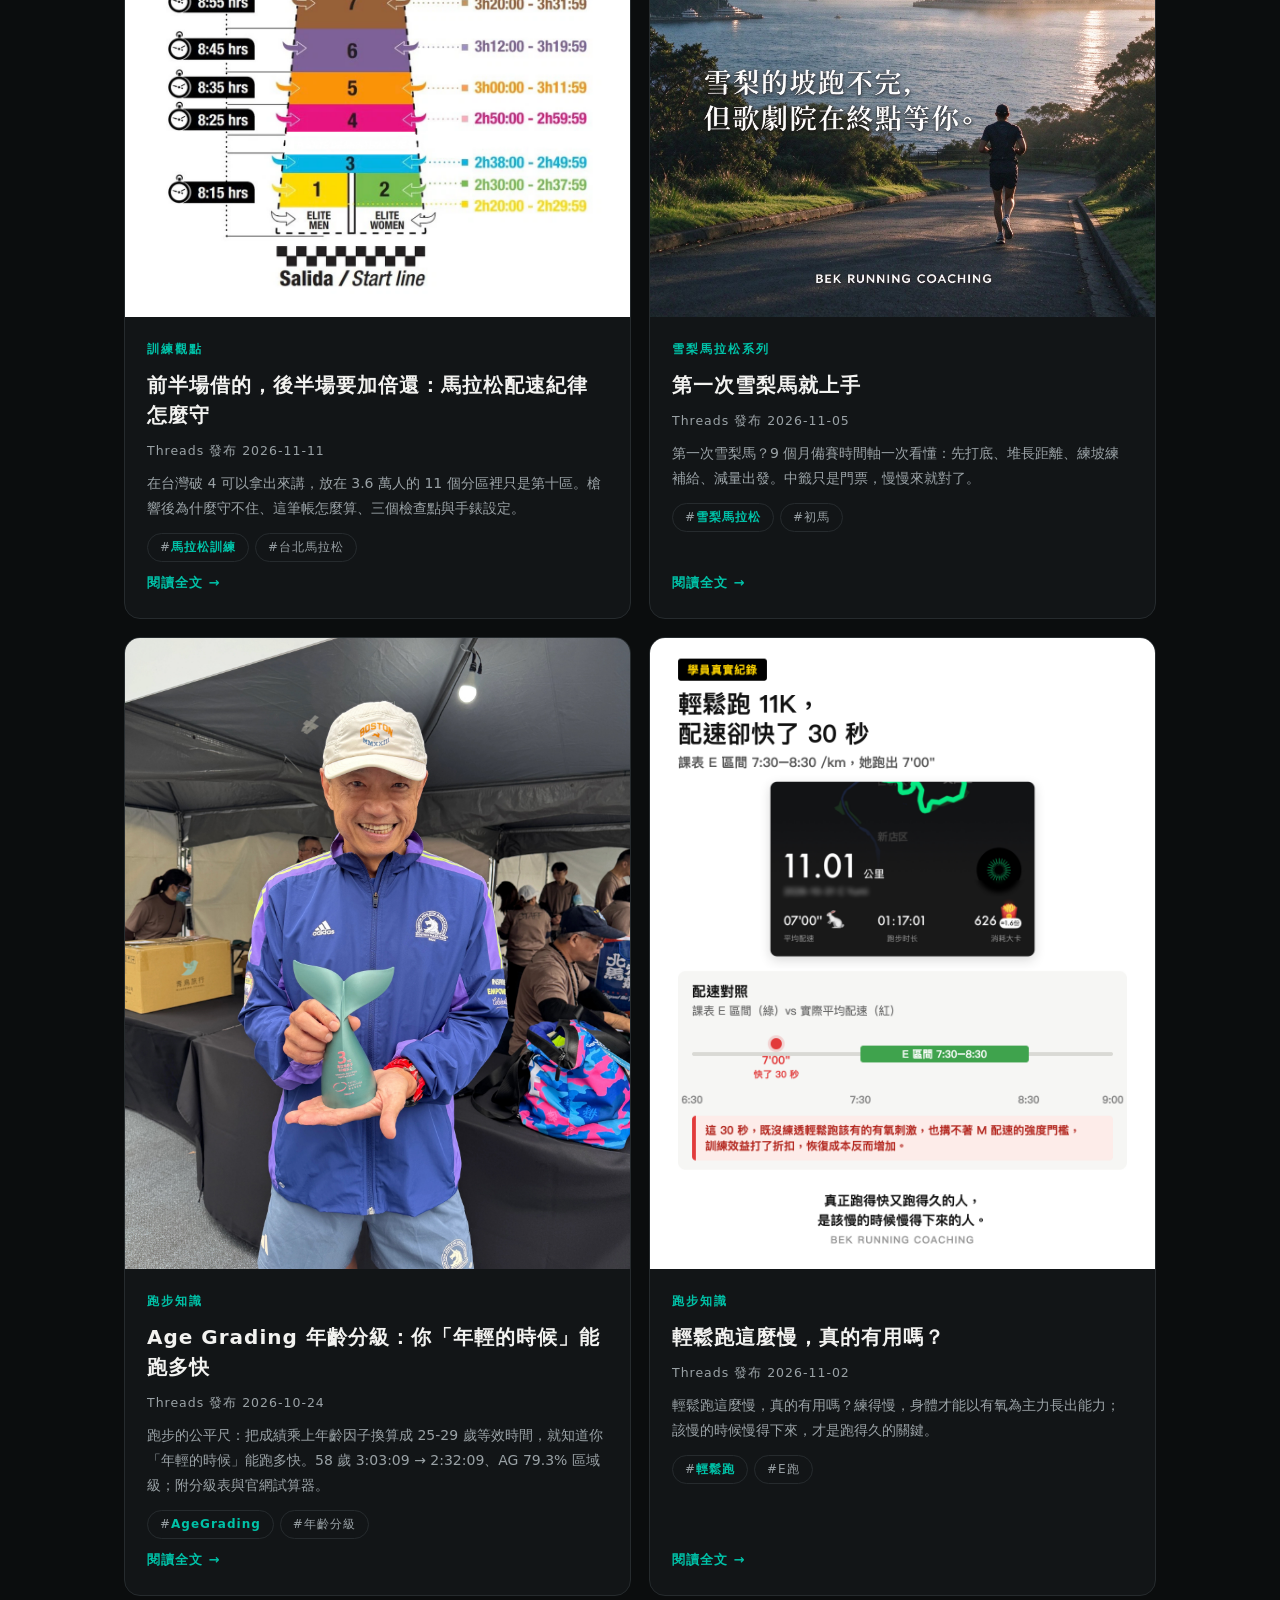
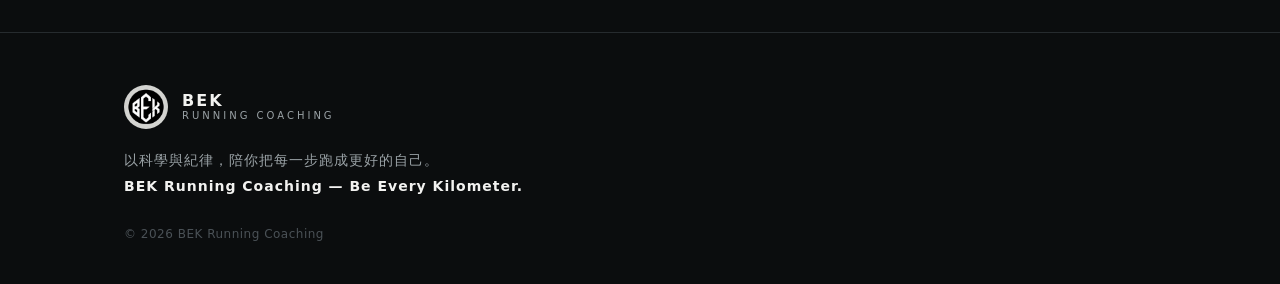
==== commit f1231020: "官網更新 2026-11-23 16:01｜窗口：CIS 專員" ====
--- a/articles/index.html
+++ b/articles/index.html
@@ -25,17 +25,17 @@
 <header>
   <div class="wrap nav">
     <div class="brand">
-      <a href="../index.html"><img src="../assets/bek_logo.png" alt="BEK 品牌標誌"></a>
-      <a href="../index.html" class="brand-name">BEK<small>RUNNING COACHING</small></a>
+      <a href="../"><img src="../assets/bek_logo.png" alt="BEK 品牌標誌"></a>
+      <a href="../" class="brand-name">BEK<small>RUNNING COACHING</small></a>
     </div>
     <nav class="nav-links">
-      <a href="../index.html#coach">關於教練</a>
-      <a href="../index.html#courses">課程服務</a>
-      <a href="../index.html#method">教學方法</a>
-      <a href="../index.html#agegrade">年齡分級</a>
-      <a href="../index.html#voice">學員聲音</a>
-      <a href="index.html" class="on">文章</a>
-      <a href="../index.html#contact">報名諮詢</a>
+      <a href="../#coach">關於教練</a>
+      <a href="../#courses">課程服務</a>
+      <a href="../#method">教學方法</a>
+      <a href="../#agegrade">年齡分級</a>
+      <a href="../#voice">學員聲音</a>
+      <a href="./" class="on">文章</a>
+      <a href="../#contact">報名諮詢</a>
     </nav>
     <button class="nav-toggle" id="navToggle" aria-label="開啟選單" aria-expanded="false"><span></span><span></span><span></span></button>
   </div>
@@ -47,6 +47,18 @@
     <h1>文章</h1>
     <p class="sub">BEK 在 Threads 發布的跑步知識與賽事經驗，完整版收錄於此；社群導讀版與官網全文版互為補充。</p>
     <div class="article-grid">
+
+      <article class="article-card">
+        <div class="thumb wide"><img src="../assets/articles/cutoff-simulation-og-20261123.png" alt="關門點實測預覽卡"></div>
+        <div class="body">
+          <div class="series">訓練觀點</div>
+          <h3><a href="cutoff-simulation/">我們把關門點真的跑了一次</a></h3>
+          <div class="meta">Threads 發布 2026-11-23</div>
+          <div class="summary">兩位初馬學員，一堂模擬台北馬第一關門點的峰值長距離課。10K 以 ＠7:00 跑出 68 分台，之後各自連續 12K 守住馬配，含熱身緩和 26 公里。</div>
+          <div class="tags"><span class="tag">#<b>台北馬拉松</b></span><span class="tag">#關門點</span><span class="tag">#馬拉松訓練</span></div>
+          <a class="more" href="cutoff-simulation/">閱讀全文 →</a>
+        </div>
+      </article>
 
       <article class="article-card">
         <div class="thumb"><img src="../assets/articles/marathon-taper-card.png" alt="賽前三週減量曲線卡"></div>
--- a/assets/articles.css
+++ b/assets/articles.css
@@ -46,6 +46,8 @@
 @media(min-width:820px){.article-grid{grid-template-columns:1fr 1fr}}
 .article-card{border:1px solid var(--line);border-radius:16px;overflow:hidden;background:var(--bg2);display:flex;flex-direction:column}
 .article-card .thumb{aspect-ratio:4/5;overflow:hidden;background:var(--bg)}
+.article-card .thumb.wide{aspect-ratio:16/9}
+.article-card .thumb.wide img{object-fit:contain;background:#0e1416}
 .article-card .thumb img{width:100%;height:100%;object-fit:cover;transition:transform .4s ease}
 .article-card:hover .thumb img{transform:scale(1.03)}
 .article-card .thumb .ph{width:100%;height:100%;display:flex;align-items:center;justify-content:center;color:#4a5156;font-size:13px;letter-spacing:1px;background:linear-gradient(180deg,var(--bg2),var(--bg))}
@@ -72,6 +74,10 @@
 .prose{max-width:760px;margin:0 auto;padding:16px 0 8px}
 .prose p{color:var(--tx);font-size:17px;line-height:2;margin-bottom:18px}
 .prose h2{margin-top:36px}
+.prose figure{margin:26px auto;max-width:560px}
+.prose figure img{width:100%;height:auto;display:block;border-radius:12px;border:1px solid var(--line)}
+.prose figcaption{font-size:14px;color:var(--tx2);line-height:1.9;margin-top:10px;letter-spacing:.3px}
+.prose .divider{border:0;border-top:1px solid var(--line);margin:34px 0}
 .prose .placeholder-body{border:1px dashed #3a4043;border-radius:14px;padding:26px 24px;color:#5b6368;font-size:14px;line-height:1.9;letter-spacing:.5px;margin:0 0 22px}
 .pullquote{border-left:3px solid var(--gold);padding:6px 0 6px 22px;margin:28px 0;color:#fff;font-size:19px;font-weight:700;letter-spacing:1px;line-height:1.9}
 .pullquote .src{display:block;font-size:12px;color:var(--tx2);font-weight:500;letter-spacing:2px;margin-top:10px}
